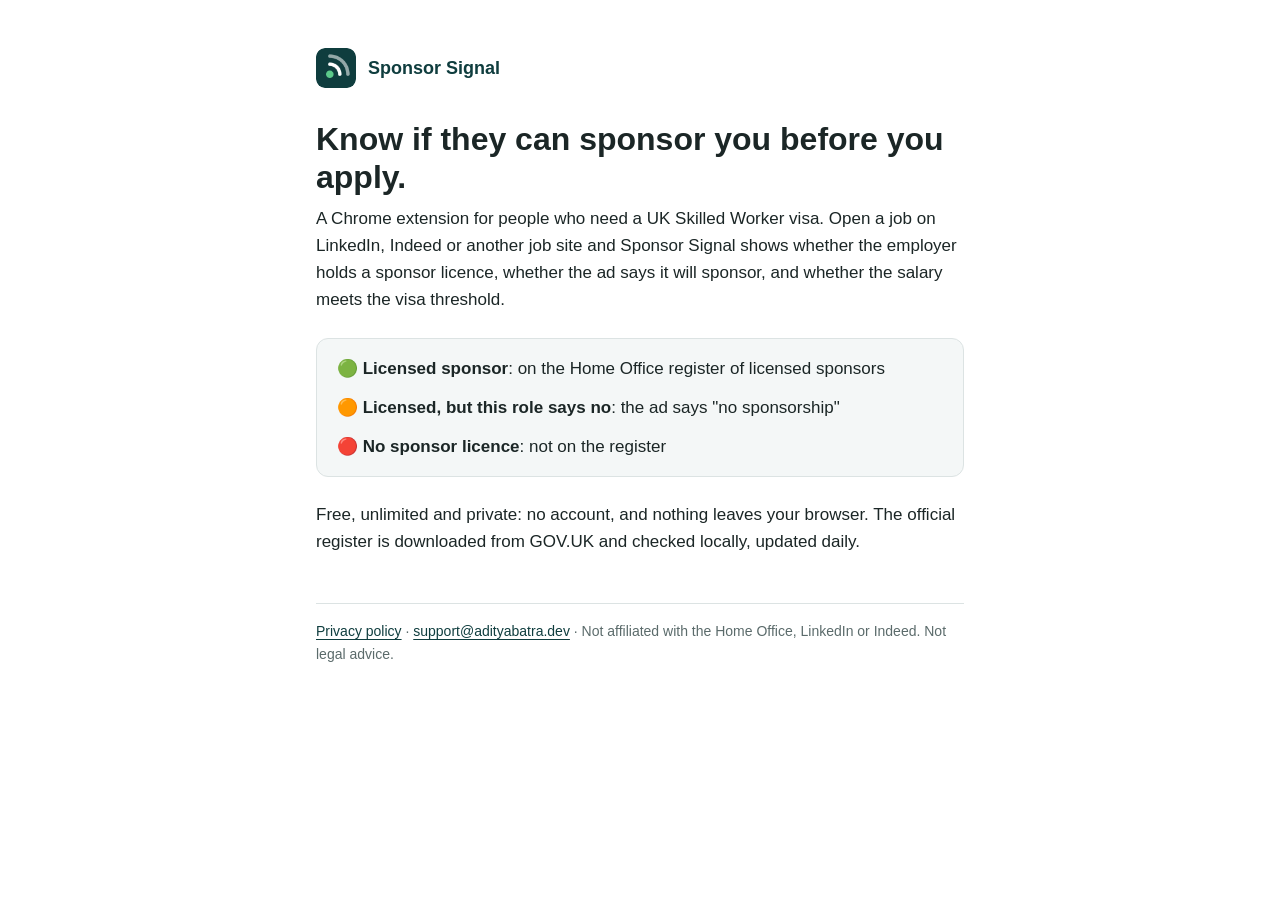
==== index.html @ bd08ce81 "Add Sponsor Signal home and privacy policy pages" ====
<!doctype html>
<html lang="en-GB">
<head>
  <meta charset="utf-8">
  <meta name="viewport" content="width=device-width, initial-scale=1">
  <title>Sponsor Signal</title>
  <meta name="description" content="Know if they can sponsor you before you apply. UK visa sponsor checker for LinkedIn, Indeed and more.">
  <link rel="icon" href="icon.png">
  <link rel="stylesheet" href="style.css">
</head>
<body>
<main>
  <header><img src="icon.png" alt=""><a href="./">Sponsor Signal</a></header>

  <h1>Know if they can sponsor you before you apply.</h1>
  <p>A Chrome extension for people who need a UK Skilled Worker visa. Open a job on LinkedIn,
    Indeed or another job site and Sponsor Signal shows whether the employer holds a sponsor
    licence, whether the ad says it will sponsor, and whether the salary meets the visa threshold.</p>

  <div class="card">
    <p>🟢 <strong>Licensed sponsor</strong>: on the Home Office register of licensed sponsors</p>
    <p>🟠 <strong>Licensed, but this role says no</strong>: the ad says "no sponsorship"</p>
    <p style="margin:0">🔴 <strong>No sponsor licence</strong>: not on the register</p>
  </div>

  <p>Free, unlimited and private: no account, and nothing leaves your browser. The official
    register is downloaded from GOV.UK and checked locally, updated daily.</p>

  <footer><a href="privacy/">Privacy policy</a> ·
    <a href="mailto:support@adityabatra.dev">support@adityabatra.dev</a> ·
    Not affiliated with the Home Office, LinkedIn or Indeed. Not legal advice.</footer>
</main>
</body>
</html>
---- style.css ----
:root {
  --ink: #0F3D3E; --text: #1B2626; --muted: #5B6B6B; --line: #DCE3E3; --bg: #FFFFFF; --surface: #F4F7F7;
  color-scheme: light dark;
}
@media (prefers-color-scheme: dark) {
  :root { --ink: #8FD1C8; --text: #E6EEEE; --muted: #A3B3B3; --line: #2F4040; --bg: #141C1C; --surface: #1B2626; }
}
* { box-sizing: border-box; }
body { margin: 0; background: var(--bg); color: var(--text);
  font: 17px/1.6 -apple-system, BlinkMacSystemFont, "Segoe UI", Roboto, "Helvetica Neue", Arial, sans-serif; }
main { max-width: 680px; margin: 0 auto; padding: 48px 16px 64px; }
header { display: flex; align-items: center; gap: 12px; margin-bottom: 32px; }
header img { width: 40px; height: 40px; border-radius: 9px; }
header a { color: var(--ink); font-weight: 700; font-size: 18px; text-decoration: none; }
h1 { font-size: 32px; line-height: 1.2; margin: 0 0 8px; }
h2 { font-size: 19px; margin: 32px 0 6px; }
p, li { margin: 0 0 12px; }
.muted { color: var(--muted); font-size: 15px; }
a { color: var(--ink); text-underline-offset: 3px; }
code { font: 14px ui-monospace, SFMono-Regular, Menlo, monospace; background: var(--surface); padding: 1px 5px; border-radius: 4px; }
.card { border: 1px solid var(--line); background: var(--surface); border-radius: 12px; padding: 16px 20px; margin: 24px 0; }
footer { margin-top: 48px; padding-top: 16px; border-top: 1px solid var(--line); color: var(--muted); font-size: 14px; }
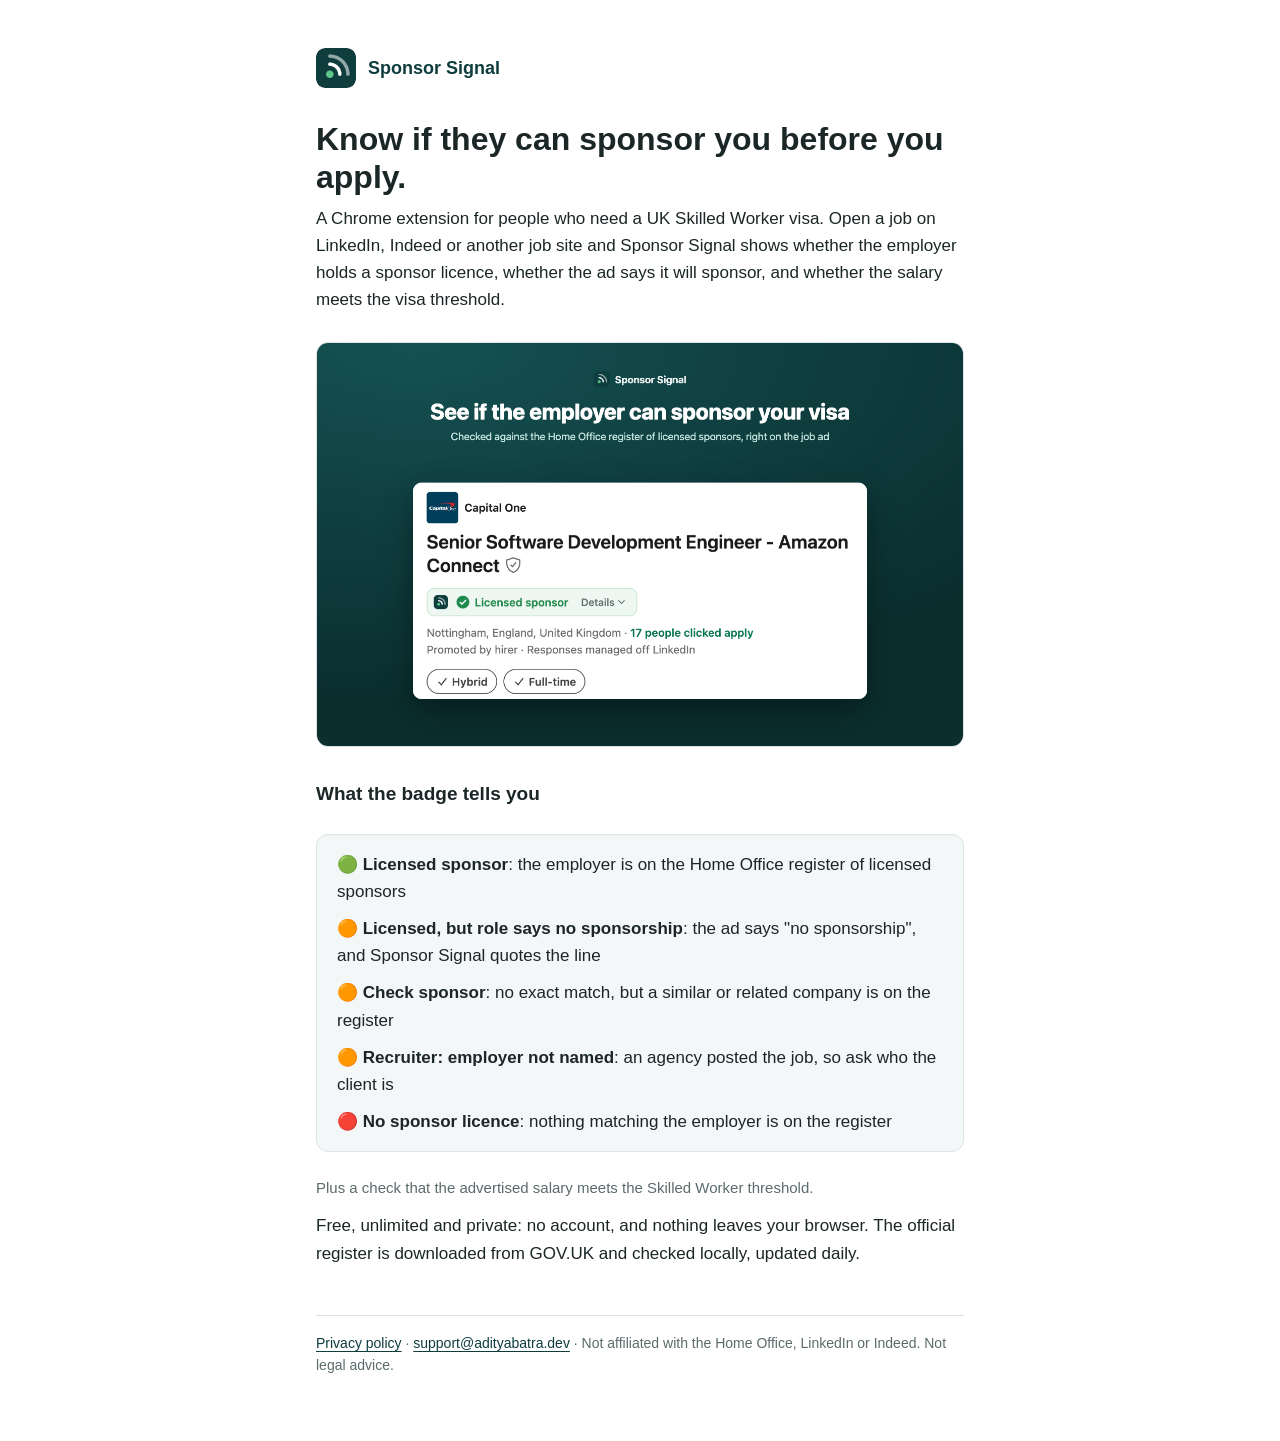
==== commit 0a7ab1ff: "List all five badges and add a screenshot to the home page" ====
--- a/index.html
+++ b/index.html
@@ -17,11 +17,20 @@
     Indeed or another job site and Sponsor Signal shows whether the employer holds a sponsor
     licence, whether the ad says it will sponsor, and whether the salary meets the visa threshold.</p>
 
-  <div class="card">
-    <p>🟢 <strong>Licensed sponsor</strong>: on the Home Office register of licensed sponsors</p>
-    <p>🟠 <strong>Licensed, but this role says no</strong>: the ad says "no sponsorship"</p>
-    <p style="margin:0">🔴 <strong>No sponsor licence</strong>: not on the register</p>
-  </div>
+  <figure class="shot">
+    <img src="screenshot.png" width="1280" height="800"
+      alt="A LinkedIn job ad with the Sponsor Signal bar under the title, showing Licensed sponsor">
+  </figure>
+
+  <h2>What the badge tells you</h2>
+  <ul class="card badges">
+    <li>🟢 <strong>Licensed sponsor</strong>: the employer is on the Home Office register of licensed sponsors</li>
+    <li>🟠 <strong>Licensed, but role says no sponsorship</strong>: the ad says "no sponsorship", and Sponsor Signal quotes the line</li>
+    <li>🟠 <strong>Check sponsor</strong>: no exact match, but a similar or related company is on the register</li>
+    <li>🟠 <strong>Recruiter: employer not named</strong>: an agency posted the job, so ask who the client is</li>
+    <li>🔴 <strong>No sponsor licence</strong>: nothing matching the employer is on the register</li>
+  </ul>
+  <p class="muted">Plus a check that the advertised salary meets the Skilled Worker threshold.</p>
 
   <p>Free, unlimited and private: no account, and nothing leaves your browser. The official
     register is downloaded from GOV.UK and checked locally, updated daily.</p>
--- a/style.css
+++ b/style.css
@@ -20,3 +20,8 @@
 code { font: 14px ui-monospace, SFMono-Regular, Menlo, monospace; background: var(--surface); padding: 1px 5px; border-radius: 4px; }
 .card { border: 1px solid var(--line); background: var(--surface); border-radius: 12px; padding: 16px 20px; margin: 24px 0; }
 footer { margin-top: 48px; padding-top: 16px; border-top: 1px solid var(--line); color: var(--muted); font-size: 14px; }
+.shot { margin: 28px 0; }
+.shot img { display: block; width: 100%; height: auto; border-radius: 12px; border: 1px solid var(--line); }
+.badges { list-style: none; }
+.badges li { margin: 0 0 10px; }
+.badges li:last-child { margin: 0; }
